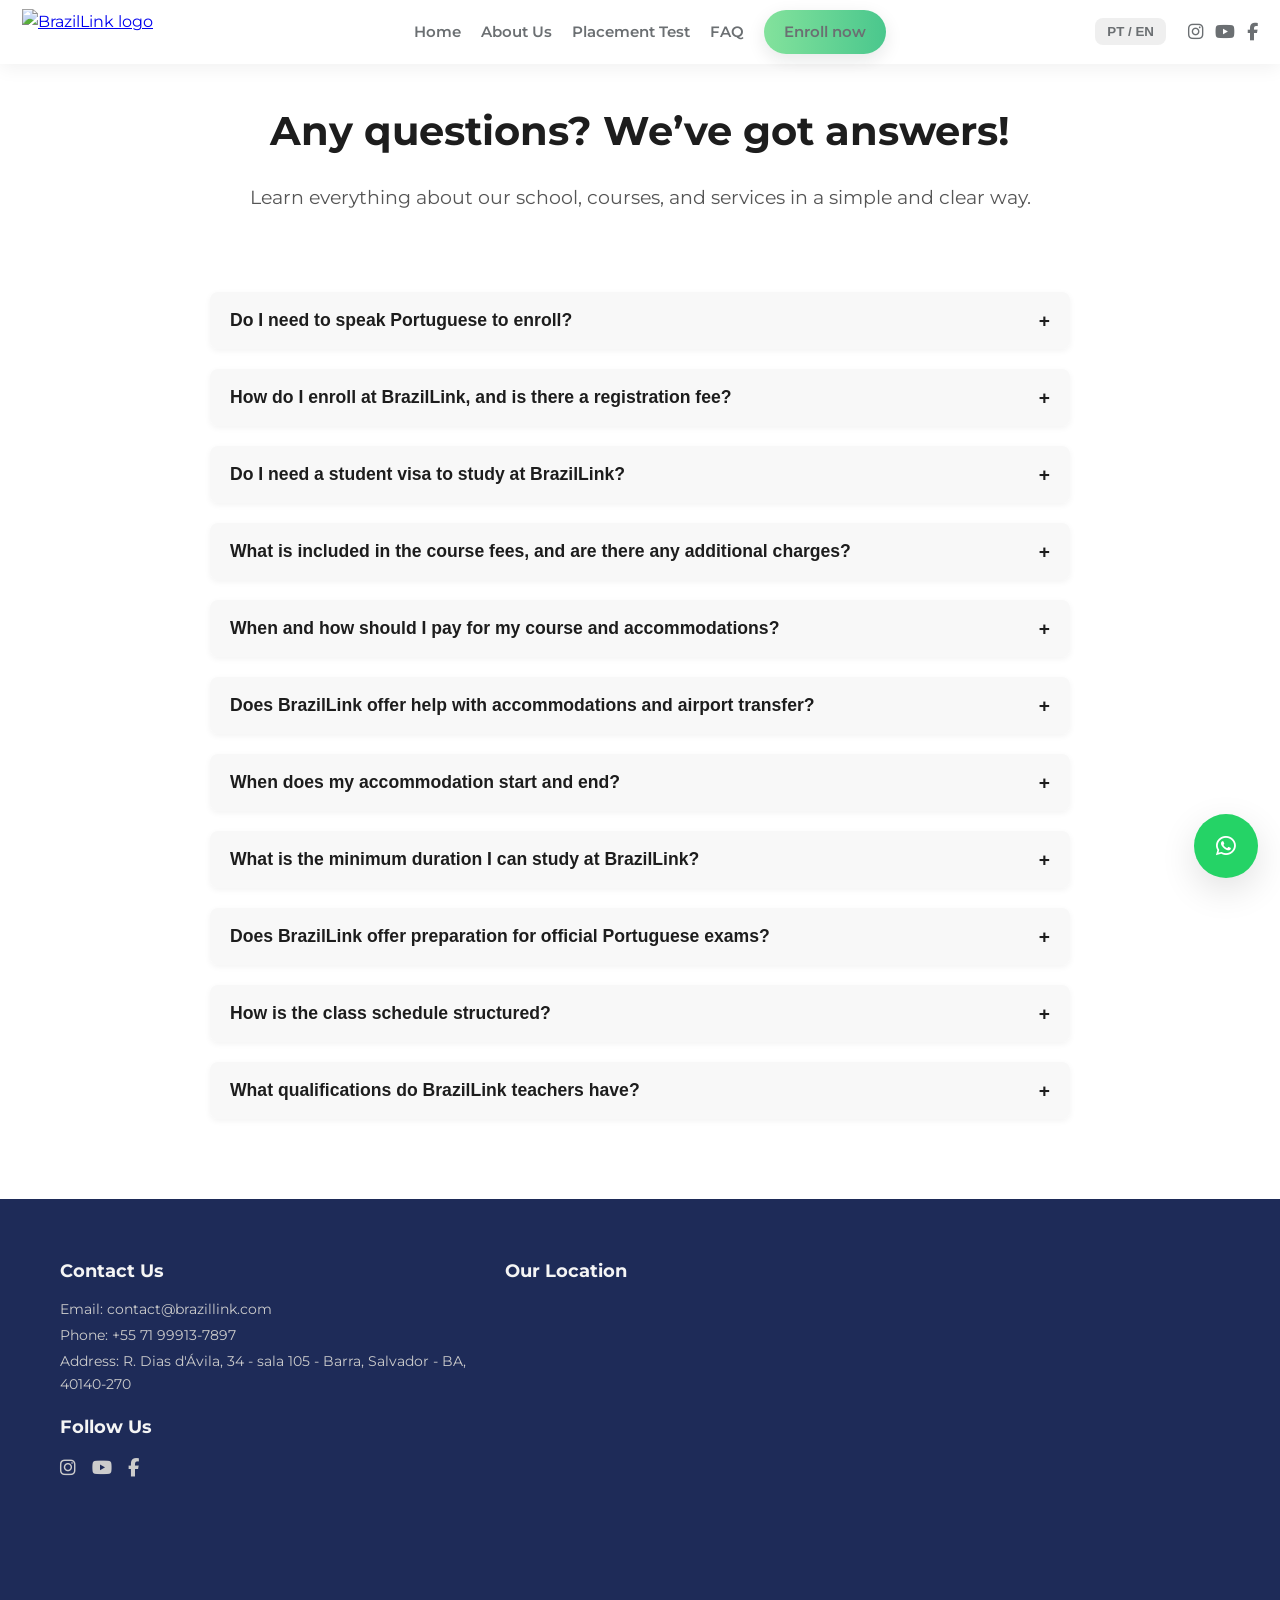
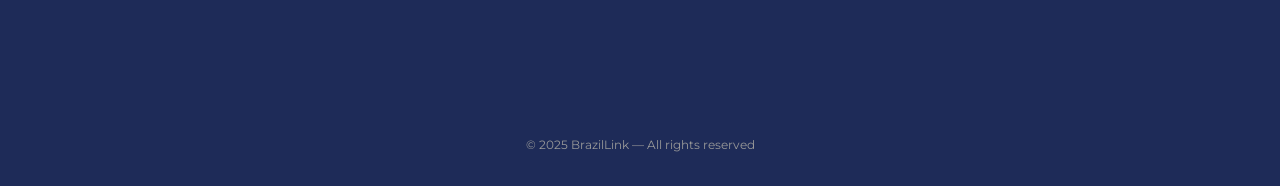
==== faq.html @ d48c0994 "Add files via upload" ====
<!DOCTYPE html>
<html lang="en">
<head>
  <meta charset="utf-8" />
  <meta name="viewport" content="width=device-width,initial-scale=1" />
  <title>BrazilLink — FAQ</title>

  <!-- SEO / Open Graph -->
  <meta name="description" content="Find answers about BrazilLink Portuguese courses, prices, accommodation in Salvador, Bahia, Brazil, visas, travel and more.">
  <meta property="og:title" content="BrazilLink - Frequently Asked Questions">
  <meta property="og:description" content="Find answers about BrazilLink Portuguese courses, accommodation, visas, payments and more.">
  <meta property="og:image" content="images/fortebarra.jpg">
  <meta property="og:type" content="website">

  <link href="https://fonts.googleapis.com/css2?family=Montserrat:wght@400;600;700;800&display=swap" rel="stylesheet">
  <link rel="stylesheet" href="https://cdnjs.cloudflare.com/ajax/libs/font-awesome/6.5.0/css/all.min.css">
  <link rel="stylesheet" href="style.css">
  <link rel="stylesheet" href="faq.css">
</head>
<body>

<!-- Header -->
<header>
  <nav class="header-nav">
    <div class="logo">
      <a href="index.html"><img src="images/logo.png" alt="BrazilLink logo" height="46"></a>
    </div>

    <ul class="menu">
      <li><a href="index.html#home" data-key="nav_home">Home</a></li>
      <li><a href="index.html#features" data-key="nav_about">About Us</a></li>
      <li><a href="test.html" data-key="nav_test">Placement Test</a></li>
      <li><a href="faq.html" class="active" data-key="nav_faq">FAQ</a></li>
      <li><a href="#" 
        class="btn-menu-cta"
        data-key="nav_signup"
        data-tally-open="44LyGb"
        data-tally-layout="modal"
        data-tally-width="600">
        Enroll Now
    </a></li>
    </ul>

    <div class="nav-cta">
      <button class="btn-lang" id="lang-toggle">PT / EN</button>
      <a href="https://www.instagram.com/brazillink?igsh=MXRweDVsaHBhaWwxYg==" class="social-icon" target="_blank"><i class="fab fa-instagram"></i></a>
      <a href="https://youtube.com/@linktobrazilportuguesecourse?si=JeihY5aKbu8y0u6E" class="social-icon" target="_blank"><i class="fab fa-youtube"></i></a>
      <a href="https://www.facebook.com/brazillink/" class="social-icon" target="_blank"><i class="fab fa-facebook-f"></i></a>
    </div>
  </nav>
</header>

<!-- Header image -->
<section class="faq-banner">
  <img src="images/fortebarra.jpg" alt="Forte da Barra, Salvador" class="faq-banner-img">
</section>

<!-- Title & subtitle -->
<section class="faq-title-section">
  <h1 data-key="faq_title">Any questions? We’ve got answers!</h1>
  <p class="lead" data-key="faq_subtitle">Learn everything about our school, courses, and services in a simple and clear way.</p>
</section>

<!-- FAQ content -->
<main class="faq-main container">
  <section class="faq-inner">
    <div class="faq-list">

      <div class="faq-item">
        <button class="faq-question" data-key="faq_q1">Do I need to speak Portuguese to enroll?</button>
        <div class="faq-answer" data-key="faq_a1">
          No, you don’t. Our teachers also speak English and Spanish, so you’ll be supported from day one — even if you’re just starting to learn Portuguese.
        </div>
      </div>

      <div class="faq-item">
        <button class="faq-question" data-key="faq_q2">How do I enroll at BrazilLink, and is there a registration fee?</button>
        <div class="faq-answer" data-key="faq_a2">
          You can register <a href="signup.html">here</a> — the process is quick and simple. We do not charge a registration fee.
        </div>
      </div>

      <div class="faq-item">
        <button class="faq-question" data-key="faq_q3">Do I need a student visa to study at BrazilLink?</button>
        <div class="faq-answer" data-key="faq_a3">
          Most nationalities are allowed to study in Brazil for up to 90 days on a tourist visa. In some cases, this stay can be extended for an additional 90 days.
        </div>
      </div>

      <div class="faq-item">
        <button class="faq-question" data-key="faq_q4">What is included in the course fees, and are there any additional charges?</button>
        <div class="faq-answer" data-key="faq_a4">
          Course fees cover your Portuguese classes, learning materials, and academic support. Accommodation fees are separate, and optional services like sightseeing tours, airport transfers, or private tutoring are available for an extra charge.
        </div>
      </div>

      <div class="faq-item">
        <button class="faq-question" data-key="faq_q5">When and how should I pay for my course and accommodations?</button>
        <div class="faq-answer" data-key="faq_a5">
          Payments can be made by cash, bank transfer, or credit card. Optional services are billed separately based on usage.
        </div>
      </div>

      <div class="faq-item">
        <button class="faq-question" data-key="faq_q6">Does BrazilLink offer help with accommodations and airport transfer?</button>
        <div class="faq-answer" data-key="faq_a6">
          Yes! We can assist you in finding accommodation that fits your preferences and budget. Airport transfer is also available upon request, for an additional fee.
        </div>
      </div>

      <div class="faq-item">
        <button class="faq-question" data-key="faq_q7">When does my accommodation start and end?</button>
        <div class="faq-answer" data-key="faq_a7">
          Accommodation typically begins the day before your course starts and ends the day after your final class. If you need to arrive earlier or stay longer, let us know in advance so we can help you make arrangements.
        </div>
      </div>

      <div class="faq-item">
        <button class="faq-question" data-key="faq_q8">What is the minimum duration I can study at BrazilLink?</button>
        <div class="faq-answer" data-key="faq_a8">
          For group classes, the minimum enrollment is one week. If you choose private lessons, there’s no minimum — you can book as many sessions as you like, based on your schedule and goals.
        </div>
      </div>

      <div class="faq-item">
        <button class="faq-question" data-key="faq_q9">Does BrazilLink offer preparation for official Portuguese exams?</button>
        <div class="faq-answer" data-key="faq_a9">
          Yes, we offer exam preparation courses for students planning to take official Portuguese language exams. Let us know your goals, and we’ll help you choose the right program.
        </div>
      </div>

      <div class="faq-item">
        <button class="faq-question" data-key="faq_q10">How is the class schedule structured?</button>
        <div class="faq-answer" data-key="faq_a10">
          Classes are typically held in the morning or afternoon, depending on your course and level. You’ll receive your schedule before your first day of class.
        </div>
      </div>

      <div class="faq-item">
        <button class="faq-question" data-key="faq_q11">What qualifications do BrazilLink teachers have?</button>
        <div class="faq-answer" data-key="faq_a11">
          All of our teachers are native Portuguese speakers with extensive experience teaching Portuguese as a second language. They’re passionate, approachable, and skilled at creating a dynamic and supportive learning environment.
        </div>
      </div>

    </div>
  </section>
</main>

<!-- Footer -->
<footer class="site-footer">
  <div class="container footer-main">
    <div class="footer-left">
      <div class="footer-info">
        <h3 data-key="footer_contact_title">Contact Us</h3>
        <p data-key="footer_email">Email: contact@brazillink.com</p>
        <p data-key="footer_phone">Phone: +55 71 99913-7897</p>
        <p data-key="footer_address">Address: R. Dias d'Ávila, 34 - sala 105 - Barra, Salvador - BA, 40140-270</p>
      </div>

      <div class="footer-socials">
        <h3 data-key="footer_follow_title">Follow Us</h3>
        <a href="https://www.instagram.com/brazillink?igsh=MXRweDVsaHBhaWwxYg==" target="_blank"><i class="fab fa-instagram"></i></a>
        <a href="https://youtube.com/@linktobrazilportuguesecourse?si=JeihY5aKbu8y0u6E" target="_blank"><i class="fab fa-youtube"></i></a>
        <a href="https://www.facebook.com/brazillink/" target="_blank"><i class="fab fa-facebook-f"></i></a>
      </div>
    </div>

    <div class="footer-right">
      <h3 data-key="footer_location_title">Our Location</h3>
      <iframe 
        src="https://www.google.com/maps/embed?pb=!1m18!1m12!1m3!1d3656.123456!2d-46.654321!3d-23.567890!2m3!1f0!2f0!3f0!3m2!1i1024!2i768!4f13.1!3m3!1m2!1s0x0%3A0xf9d71a995bfbf038!2sBrazilLink+-+Portuguese+Language+School!5e0!3m2!1sen!2sbr!4v1700000000000"
        width="100%" height="400" style="border:0;" allowfullscreen="" loading="lazy" referrerpolicy="no-referrer-when-downgrade">
      </iframe>
    </div>
  </div>

  <div class="footer-bottom">
    <p data-key="footer_copyright">&copy; 2025 BrazilLink — All rights reserved</p>
  </div>
</footer>

<!-- WhatsApp floating -->
<a href="https://wa.me/5571999137897" target="_blank" class="whatsapp-btn" aria-label="WhatsApp">
  <i class="fab fa-whatsapp"></i>
</a>

<!-- JS: FAQ accordion + translation -->
<script>
  // FAQ accordion
  const faqItems = document.querySelectorAll('.faq-item');
  faqItems.forEach(item => {
    const btn = item.querySelector('.faq-question');
    const ans = item.querySelector('.faq-answer');
    ans.style.display = 'none';

    btn.addEventListener('click', () => {
      const isOpen = ans.style.display === 'block';
      faqItems.forEach(i => i.querySelector('.faq-answer').style.display = 'none');
      faqItems.forEach(i => i.querySelector('.faq-question').classList.remove('open'));
      if(!isOpen){
        ans.style.display = 'block';
        btn.classList.add('open');
      }
    });
  });

  // Translations
  const translations = {
    en: {
      nav_home:"Home",
      nav_about:"About Us",
      nav_test:"Placement Test",
      nav_faq:"FAQ",
      nav_signup:"Enroll now",

      faq_title:"Any questions? We’ve got answers!",
      faq_subtitle:"Learn everything about our school, courses, and services in a simple and clear way.",
      faq_q1:"Do I need to speak Portuguese to enroll?",
      faq_a1:"No, you don’t. Our teachers also speak English and Spanish, so you’ll be supported from day one — even if you’re just starting to learn Portuguese.",
      faq_q2:"How do I enroll at BrazilLink, and is there a registration fee?",
      faq_a2:"You can register <a href='signup.html'>here</a> — the process is quick and simple. We do not charge a registration fee.",
      faq_q3:"Do I need a student visa to study at BrazilLink?",
      faq_a3:"Most nationalities are allowed to study in Brazil for up to 90 days on a tourist visa. In some cases, this stay can be extended for an additional 90 days.",
      faq_q4:"What is included in the course fees, and are there any additional charges?",
      faq_a4:"Course fees cover your Portuguese classes, learning materials, and academic support. Accommodation fees are separate, and optional services like sightseeing tours, airport transfers, or private tutoring are available for an extra charge.",
      faq_q5:"When and how should I pay for my course and accommodations?",
      faq_a5:"Payments can be made by cash, bank transfer, or credit card. Optional services are billed separately based on usage.",
      faq_q6:"Does BrazilLink offer help with accommodations and airport transfer?",
      faq_a6:"Yes! We can assist you in finding accommodation that fits your preferences and budget. Airport transfer is also available upon request, for an additional fee.",
      faq_q7:"When does my accommodation start and end?",
      faq_a7:"Accommodation typically begins the day before your course starts and ends the day after your final class. If you need to arrive earlier or stay longer, let us know in advance so we can help you make arrangements.",
      faq_q8:"What is the minimum duration I can study at BrazilLink?",
      faq_a8:"For group classes, the minimum enrollment is one week. If you choose private lessons, there’s no minimum — you can book as many sessions as you like, based on your schedule and goals.",
      faq_q9:"Does BrazilLink offer preparation for official Portuguese exams?",
      faq_a9:"Yes, we offer exam preparation courses for students planning to take official Portuguese language exams. Let us know your goals, and we’ll help you choose the right program.",
      faq_q10:"How is the class schedule structured?",
      faq_a10:"Classes are typically held in the morning or afternoon, depending on your course and level. You’ll receive your schedule before your first day of class.",
      faq_q11:"What qualifications do BrazilLink teachers have?",
      faq_a11:"All of our teachers are native Portuguese speakers with extensive experience teaching Portuguese as a second language. They’re passionate, approachable, and skilled at creating a dynamic and supportive learning environment.",
      footer_contact_title:"Contact Us",
      footer_email:"Email: contact@brazillink.com",
      footer_phone:"Phone: +55 71 99913-7897",
      footer_address:"Address: R. Dias d'Ávila, 34 - sala 105 - Barra, Salvador - BA, 40140-270",
      footer_follow_title:"Follow Us",
      footer_location_title:"Our Location",
      footer_copyright:"© 2025 BrazilLink — All rights reserved"
    },
    pt: {
      nav_home:"Início",
      nav_about:"Sobre Nós",
      nav_test:"Teste de Nivelamento",
      nav_faq:"FAQ",
      nav_signup:"Matricule-se",

      faq_title:"Alguma dúvida? Temos respostas!",
      faq_subtitle:"Aprenda tudo sobre nossa escola, cursos e serviços de forma simples e clara.",
      faq_q1:"Preciso falar português para me inscrever?",
      faq_a1:"Não, você não precisa. Nossos professores também falam inglês e espanhol, então você terá suporte desde o primeiro dia — mesmo se estiver começando a aprender português.",
      faq_q2:"Como faço para me inscrever na BrazilLink e há taxa de inscrição?",
      faq_a2:"Você pode se inscrever <a href='signup.html'>aqui</a> — o processo é rápido e simples. Não cobramos taxa de inscrição.",
      faq_q3:"Preciso de visto de estudante para estudar na BrazilLink?",
      faq_a3:"A maioria das nacionalidades pode estudar no Brasil por até 90 dias com visto de turista. Em alguns casos, esse período pode ser estendido por mais 90 dias.",
      faq_q4:"O que está incluído nas taxas do curso e há cobranças adicionais?",
      faq_a4:"As taxas do curso incluem suas aulas de português, materiais de aprendizagem e suporte acadêmico. Taxas de acomodação são separadas e serviços opcionais como passeios, transfer do aeroporto ou aulas particulares estão disponíveis por uma taxa extra.",
      faq_q5:"Quando e como devo pagar pelo curso e acomodações?",
      faq_a5:"Os pagamentos podem ser feitos em dinheiro, transferência bancária ou cartão de crédito. Serviços opcionais são cobrados separadamente com base no uso.",
      faq_q6:"A BrazilLink oferece ajuda com acomodações e transfer do aeroporto?",
      faq_a6:"Sim! Podemos ajudá-lo a encontrar acomodações que se adequem às suas preferências e orçamento. O transfer do aeroporto também está disponível mediante solicitação, por uma taxa adicional.",
      faq_q7:"Quando minha acomodação começa e termina?",
      faq_a7:"A acomodação normalmente começa no dia anterior ao início do curso e termina no dia após sua última aula. Se precisar chegar antes ou ficar mais tempo, avise-nos com antecedência para que possamos ajudar.",
      faq_q8:"Qual é a duração mínima que posso estudar na BrazilLink?",
      faq_a8:"Para aulas em grupo, a matrícula mínima é de uma semana. Se você escolher aulas particulares, não há mínimo — você pode reservar quantas aulas quiser, de acordo com sua programação e objetivos.",
      faq_q9:"A BrazilLink oferece preparação para exames oficiais de português?",
      faq_a9:"Sim, oferecemos cursos preparatórios para alunos que planejam fazer exames oficiais de português. Conte-nos seus objetivos e ajudaremos você a escolher o programa certo.",
      faq_q10:"Como é estruturado o horário das aulas?",
      faq_a10:"As aulas geralmente são realizadas de manhã ou à tarde, dependendo do seu curso e nível. Você receberá seu horário antes do primeiro dia de aula.",
      faq_q11:"Quais qualificações os professores da BrazilLink possuem?",
      faq_a11:"Todos os nossos professores são falantes nativos de português com ampla experiência em ensino de português como segunda língua. Eles são apaixonados, acessíveis e habilidosos em criar um ambiente de aprendizagem dinâmico e de apoio.",
      footer_contact_title:"Fale Conosco",
      footer_email:"Email: contact@brazillink.com",
      footer_phone:"Telefone: +55 71 99913-7897",
      footer_address:"Endereço: R. Dias d'Ávila, 34 - sala 105 - Barra, Salvador - BA, 40140-270",
      footer_follow_title:"Siga-nos",
      footer_location_title:"Nossa Localização",
      footer_copyright:"© 2025 BrazilLink — Todos os direitos reservados"
    }
  };

  function translatePage(lang){
    document.querySelectorAll("[data-key]").forEach(el => {
      const key = el.getAttribute("data-key");
      if(translations[lang][key]) el.innerHTML = translations[lang][key];
    });
  }

  const langBtn = document.getElementById("lang-toggle");
  let currentLang = "en";
  langBtn.addEventListener("click", () => {
    currentLang = currentLang === "en" ? "pt" : "en";
    translatePage(currentLang);
    langBtn.innerText = currentLang === "en" ? "PT / EN" : "PT / EN";
  });

  translatePage(currentLang);
</script>

<script async src="https://tally.so/widgets/embed.js"></script>

</body>
</html>
---- style.css ----
/* ---------------------------
   Root & Base
--------------------------- */
:root{
  --bg:#f7f8fa;
  --text:#102022;
  --muted:#6b6f72;
  --accent:#2e9ddd;
  --accent-2:linear-gradient(90deg, #83e29c, #4ac78d);
  --card:#ffffff;
  --radius:14px;
}

*{box-sizing:border-box}
html, body{height:100%; margin:0; font-family:'Montserrat',sans-serif; line-height:1.45; -webkit-font-smoothing:antialiased; -moz-osx-font-smoothing:grayscale;}
body{background:var(--bg); color:var(--text);}

/* Utility container */
.container{max-width:1200px;margin:0 auto;padding:0 20px}

/* ---------------------------
   Header & Nav
--------------------------- */
.header-nav{
  position:fixed; top:0; left:0; width:100%; height:64px;
  display:flex; align-items:center; justify-content:space-between;
  padding:0 22px; background:rgba(255,255,255,0.9);
  background-color: #ffffff; box-shadow:0 4px 18px rgba(15,20,25,0.06); z-index:1200;
}
.header-nav .logo img{display:block}
.header-nav .menu{display:flex; gap:20px; list-style:none; margin-left:12px; align-items:center}
.header-nav .menu a{color:var(--muted); text-decoration:none; font-weight:600; font-size:0.95rem}
.header-nav .menu a:hover{color:var(--text)}
/* Update the header Sign up button to match the hero button style */
.menu .btn-menu-cta{
 display:inline-block; /* Ensure it behaves like a block for padding/rounding */
 background:linear-gradient(90deg, #83e29c, #4ac78d);
 padding:10px 20px; /* Adjusted padding to be similar to .btn-signup */
 border-radius:999px; /* Highly rounded/pill shape */
 color:#1f1f1f; 
 text-decoration:none; 
 font-weight:700;
 transition: transform .25s, box-shadow .25s;
 box-shadow:0 6px 18px rgba(16,32,34,0.1); /* Adding some shadow to look more prominent */
}
.menu .btn-menu-cta:hover{
 transform:translateY(-2px); 
 box-shadow:0 8px 20px rgba(16,32,34,0.15); /* Slightly stronger hover shadow */
}

.nav-cta{display:flex; align-items:center}
.nav-cta .btn-lang{padding:6px 12px; border:none; border-radius:8px; color:#6b6f72; font-weight:700; margin-right:10px; cursor:pointer}
.nav-cta .social-icon{margin-left:12px; color:var(--muted); font-size:1.1rem; text-decoration:none}
.nav-cta .social-icon:hover{color:var(--accent-2)}

/* ---------------------------
   Hero / Video Header
--------------------------- */
.video-header{
  position:relative; height:85vh; min-height:520px; display:flex; align-items:center;
  overflow:hidden; margin-top:64px;
}
.video-bg{position:absolute; inset:0; width:100%; height:100%; object-fit:cover; filter:brightness(0.6) saturate(1.05);}
.video-overlay{
  position:relative; z-index:3; left:6%; max-width:640px; color:#fff;
}
.video-overlay h1{font-size:2.6rem; margin:0 0 12px; font-weight:800; line-height:1.03}
.video-overlay .lead{color:rgba(255,255,255,0.9); margin-bottom:18px; font-weight:500}
.btn-signup{
  display:inline-block; background:linear-gradient(90deg, #83e29c, #4ac78d);
  padding:12px 26px; border-radius:999px; color:#1f1f1f; text-decoration:none; font-weight:700;
  box-shadow:0 8px 24px rgba(255,127,80,0.14)
}
.video-header::after{
  content:""; position:absolute; inset:0;
  background:linear-gradient(180deg,rgba(0,0,0,0.15),rgba(0,0,0,0.35));
  z-index:2; pointer-events:none;
}


/* ---------------------------
   Sections: Intro
--------------------------- */
.intro-journey {
  width: 100%;
  padding: 6rem 8%;
  background: #f9f9f9; /* soft neutral background to contrast hero and features */
  display: flex;
  justify-content: center;
  align-items: center;
}

.intro-container {
  max-width: 1200px;
  width: 100%;
  display: grid;
  grid-template-columns: 1fr 1fr;
  align-items: center;
  gap: 4rem;
}

.intro-left h2 {
  font-size: 3rem;
  font-weight: 700;
  line-height: 1.2;
  color: #111;
}

.intro-right p {
  font-size: 1.2rem;
  line-height: 1.7;
  color: #555;
}

/* 📱 Responsive */
@media (max-width: 900px) {
  .intro-container {
    grid-template-columns: 1fr;
    text-align: center;
  }

  .intro-left h2 {
    font-size: 2.4rem;
  }

  .intro-right p {
    font-size: 1.1rem;
    margin-top: 1.5rem;
  }
}


/* ---------------------------
   Sections: Features
--------------------------- */
.features{padding:60px 0}
.features-grid{display:grid; grid-template-columns:repeat(3,1fr); gap:20px; margin-top:16px}
.feature{
  background:var(--card); padding:22px; border-radius:12px;
  box-shadow:0 8px 30px rgba(16,32,34,0.04);
  transition: transform .28s, box-shadow .28s; opacity:0; transform:translateY(20px);
}
.feature.visible{opacity:1; transform:none}
.feature:hover{transform:translateY(-6px); box-shadow:0 18px 40px rgba(16,32,34,0.07)}
.feature-icon{
  width:56px; height:56px; border-radius:12px; display:flex; align-items:center; justify-content:center;
  margin-bottom:12px; background:linear-gradient(180deg, rgba(26,163,163,0.08), transparent);
  color:var(--accent); font-size:1.25rem;
}
.feature h3{margin:0 0 8px; font-size:1.05rem}
.feature p{color:var(--muted); font-size:0.95rem; line-height:1.5}

/* ---------------------------
   Sections: Learning Path (Replaces Flexible Dates)
--------------------------- */
.learning-path{padding:80px 20px; background:var(--card); text-align:center}
.path-subtext{max-width:700px; margin:0 auto 40px; color:var(--muted); font-size:1.1rem;}

.path-container{
 display:flex; 
 align-items:flex-start; /* align items to the top so steps with long text don't break the vertical alignment */
 justify-content:center; 
 flex-wrap:wrap; 
 gap:20px;
}
.path-step{
 width:260px; background:var(--bg); border-radius:16px; padding:30px 20px;
 box-shadow:0 6px 18px rgba(16,32,34,0.04); 
 transition: transform .3s, box-shadow .3s;
 text-align:center;
}
.path-step:hover{transform:translateY(-5px); box-shadow:0 12px 30px rgba(16,32,34,0.08)}

.path-step .icon{
 font-size:2.5rem; margin-bottom:15px;
 color:var(--accent); /* Use your accent color */
}
.path-step h3{font-size:1.25rem; font-weight:700; color:var(--text); margin:0 0 10px}
.path-step p{font-size:0.95rem; color:var(--muted); line-height:1.5}

.path-arrow{
 font-size:2.2rem; color:var(--accent); 
 display:flex; align-items:center; /* Vertically align arrow */
 padding: 0 10px; /* some spacing */
}

.path-cta{margin-top:40px;}

/* Responsive adjustments for path */
@media(max-width:900px){
.path-container{flex-direction:column; align-items:center;}
.path-step{width:80%; max-width:400px; margin-bottom:10px;}
.path-arrow{
 transform:rotate(90deg); /* Rotate arrow for vertical layout */
 margin:10px 0;
}
}

/* ---------------------------
   Beyond the Classroom / Gallery
--------------------------- */
.beyond{padding:64px 0; text-align:center}
.beyond-header{max-width:900px; margin:0 auto 22px; opacity:0; transform:translateY(18px); transition:all .6s}
.beyond-header.visible{opacity:1; transform:none}
.beyond-header h2{font-size:1.9rem; margin-bottom:8px}
.beyond-header .sub{color:var(--muted); max-width:760px; margin:0 auto}

/* photo grid */
.photo-grid{display:grid; grid-template-columns:repeat(4,1fr); gap:12px; margin-top:18px}
.photo-grid img{
  width:100%; height:220px; object-fit:cover; border-radius:10px; display:block;
  transition:transform .35s, box-shadow .35s; cursor:pointer; opacity:0; transform:translateY(18px);
}
.photo-grid img.visible{opacity:1; transform:none}
.photo-grid img:hover{transform:scale(1.03); box-shadow:0 14px 30px rgba(16,32,34,0.08)}

/* ---------------------------
   Reviews Section
--------------------------- */
.reviews-section {
  padding: 5rem 2rem;
  background: #f9fafb;
  text-align: center;
  position: relative;
}

.reviews-section h2 {
  font-size: 2.5rem;
  font-weight: 700;
  margin-bottom: 3rem;
}

/* ---------------------------
   Carousel wrapper & viewport
--------------------------- */
.carousel-wrapper {
  position: relative;
}

.carousel-viewport {
  overflow: hidden; /* hide overflowing cards */
  padding-bottom: 1rem;
}

.reviews-track {
  display: flex;           /* horizontal row */
  flex-wrap: nowrap;       /* no wrapping */
  gap: 1.5rem;            /* spacing between cards */
  transition: transform 0.3s ease;
}

/* ---------------------------
   Individual review cards
--------------------------- */
.review {
  flex: 0 0 auto;                  /* prevent shrinking */
  width: 300px;                     /* adjust as needed */
  background: white;
  border-radius: 1.5rem;
  box-shadow: 0 10px 20px rgba(0,0,0,0.08);
  padding: 2rem;
  text-align: left;
  display: flex;
  flex-direction: column;
  justify-content: space-between;
  transition: transform 0.3s ease;
}

.review:hover {
  transform: translateY(-6px);
}

.review-text {
  font-size: 1rem;
  line-height: 1.5;
  color: #333;
  margin-bottom: 1.2rem;
}

/* Reviewer info + stars */
.review-footer {
  display: flex;
  justify-content: space-between;
  align-items: center;
}

.review-name {
  font-weight: 600;
  font-size: 0.95rem;
  color: #111;
}

.review-stars {
  display: flex;
  gap: 0.2rem;
  color: #fbbc05;
  font-size: 1.2rem;
}

/* ---------------------------
   Navigation arrows
--------------------------- */
.rev-prev,
.rev-next {
  position: absolute;
  top: 50%;
  transform: translateY(-50%);
  background: white;
  color: #333;
  border: none;
  font-size: 2rem;
  padding: 0.6rem 1rem;
  border-radius: 50%;
  cursor: pointer;
  box-shadow: 0 4px 10px rgba(0,0,0,0.15);
  transition: background 0.3s ease, transform 0.2s ease;
  z-index: 10;
}

.rev-prev:hover,
.rev-next:hover {
  background: #f1f1f1;
  transform: translateY(-50%) scale(1.1);
}

.rev-prev { left: -0.05rem; }
.rev-next { right: -0.05rem; }

/* ---------------------------
   Google button card (last slide)
--------------------------- */
.review.see-all {
  display: flex;
  align-items: center;
  justify-content: center;
  background: #4285f4;
  color: white;
  font-weight: 600;
  font-size: 1.2rem;
  border-radius: 1.5rem;
}

.review.see-all a {
  display: flex;
  align-items: center;
  gap: 0.8rem;
  color: white;
  text-decoration: none;
}

.review.see-all a:hover {
  background: #3367d6;
}

.review.see-all svg {
  width: 28px;
  height: 28px;
}

/* ---------------------------
   Responsive adjustments
--------------------------- */
/* carousel: snapping + nicer touch scrolling (non-visual) */
.carousel-viewport {
  scroll-snap-type: x mandatory;
  -webkit-overflow-scrolling: touch;
  overflow-x: auto;        /* ensure the viewport is scrollable */
  scrollbar-width: none;   /* hide firefox scrollbar */
}
.carousel-viewport::-webkit-scrollbar { display: none; } /* hide webkit scrollbar */

.review {
  scroll-snap-align: start;
}
@media (max-width: 1024px) {
  .review { width: 250px; }
}

@media (max-width: 600px) {
  .review { width: 90%; margin: 0 auto; }
  .rev-prev, .rev-next { display: none; }
}


/* Rating & CTA under carousel */
.rating-cta {
  margin-top: 24px;      /* a bit more spacing */
  display: flex;
  align-items: center;
  justify-content: center;
  gap: 18px;
  flex-wrap: wrap;       /* handles smaller screens */
}

.rating {
  font-weight: 800;
  color: var(--text);
  display: flex;
  gap: 8px;
  align-items: center;
}

.btn-clean-green {
  background: linear-gradient(90deg,#83e29c,#a1fb98);
  padding: 10px 22px;
  border-radius: 999px;
  text-decoration: none;
  color: #2d2d2d;
  font-weight: 700;
  transition: transform 0.25s, box-shadow 0.25s;
}

.btn-clean-green:hover {
  transform: translateY(-2px);
  box-shadow: 0 6px 18px rgba(16,32,34,0.1);
}

/* Responsive adjustments */
@media (max-width:1000px){
  .reviews-carousel { width: 90%; }
}

@media (max-width:700px){
  .reviews-wrap { flex-direction: column; gap: 18px; }
  .rev-nav { margin: 0 auto; }
}

/* ---------------------------
   Signup Section
--------------------------- */
.signup-section {
  text-align: center;
  padding: 200px 20px;
  background: linear-gradient(to bottom right, #f7f7f7, #ffffff);
  border-top: 1px solid #eee;
}

.signup-section h2 {
  font-size: 2rem;
  margin-bottom: 10px;
  font-weight: 600;
}

.signup-section p {
  font-size: 1rem;
  color: #555;
  margin-bottom: 25px;
}

.btn-group {
  display: flex;
  justify-content: center;
  gap: 15px;
  margin-bottom: 25px;
}

/* Base button style */
.btn {
  display: inline-block;
  padding: 14px 32px;
  border-radius: 999px; /* full pill */
  font-weight: 600;
  font-family: inherit;
  text-decoration: none;
  text-align: center;
  cursor: pointer;
  transition: all 0.25s ease;
}

/* Primary button – Signup */
.btn-signup, .btn-menu-cta {
  background: linear-gradient(90deg, #83e29c, #4ac78d);
  border-radius: 999px;
  color: #1f1f1f;
  padding: 12px 26px;
  font-weight: 700;
  box-shadow: 0 8px 24px rgba(255,127,80,0.14);
  transition: transform .25s, box-shadow .25s;
  text-decoration: none;
}
.btn-signup:hover, .btn-menu-cta:hover {
  transform: translateY(-2px);
  opacity: 0.85;
  box-shadow: 0 12px 28px rgba(16,32,34,0.15);
}


/* Secondary button – Placement Test */
.btn-placement {
  background: linear-gradient(90deg, #83e29c, #4ac78d);
  color: #272727;
  padding: 14px 32px;
  border-radius: 9999px; /* pill shape */
  transition: all 0.2s ease;
}

.btn-placement:hover {
  opacity: 0.85;
  box-shadow: 0 12px 28px rgba(16,32,34,0.15);
  transform: translateY(-1px);
}





.trust-row {
  margin-top: 15px;
  font-size: 0.9rem;
  color: #666;
  display: flex;
  gap: 16px;
  justify-content: center;
  flex-wrap: wrap;
}


/* Add a hover effect for better user experience */
.signup-box .btn-cta:hover{
 transform:none; /* Remove the vertical hover movement */
 background:var(--accent); /* Fill with accent color on hover */
 color:white;
 box-shadow:0 4px 12px rgba(46, 157, 221, 0.2); /* Subtle shadow on hover */
}

/* ---------------------------
   Footer & WhatsApp
--------------------------- */
.site-footer {
  background-color: #1e2b58;
  color: #fff;
  padding: 40px 20px 20px;
  font-family: 'Montserrat', sans-serif;
}

.footer-main {
  display: flex;
  flex-wrap: wrap;
  justify-content: space-between;
  gap: 30px;
}

.footer-left {
  flex: 1 1 300px;
}

.footer-right {
  flex: 1 1 600px; /* bigger map */
}

.footer-info h3,
.footer-socials h3,
.footer-right h3 {
  margin-bottom: 12px;
  font-size: 18px;
  color: #f5f5f5;
}

.footer-info p {
  font-size: 14px;
  color: #ccc;
  margin: 4px 0;
}

.footer-map iframe {
  border-radius: 8px;
  width: 100%;
  height: 100%;
  max-height: 400px;
}

.footer-socials a {
  color: #ccc;
  font-size: 18px;
  margin-right: 12px;
}

.footer-socials a:hover {
  color: #fff;
}

.footer-bottom {
  text-align: center;
  margin-top: 30px;
  font-size: 12px;
  color: #999;
}

/* Responsive */
@media screen and (max-width: 900px) {
  .footer-main {
    flex-direction: column;
  }

  .footer-right {
    order: -1; /* map on top for mobile if you want */
    margin-bottom: 20px;
  }
}

.whatsapp-btn{
  position:fixed; right:22px; bottom:22px; width:64px; height:64px;
  border-radius:50%; background:#25D366; color:#fff; display:flex; align-items:center; justify-content:center;
  font-size:1.4rem; box-shadow:0 12px 36px rgba(0,0,0,0.12); z-index:1300; text-decoration:none
}

/* ---------------------------
   Learning Path Section
--------------------------- */
.learning-path{padding:80px 20px; background:#fff; text-align:center}
.path-container{display:flex; align-items:center; justify-content:center; flex-wrap:wrap; gap:30px}
.path-step{
  width:260px; background:#f9f9f9; border-radius:16px; padding:30px 20px;
  box-shadow:0 4px 12px rgba(0,0,0,0.06); transition: transform .3s, box-shadow .3s;
}
.path-step:hover{transform:translateY(-5px); box-shadow:0 8px 20px rgba(0,0,0,0.1)}
.path-step .icon{font-size:3rem; margin-bottom:15px}
.path-step h3{font-size:1.5rem; font-weight:700; color:#2b2b2b; margin-bottom:10px}
.path-step p{font-size:1rem; color:#555; line-height:1.5}
.path-arrow{font-size:2rem; color:#4caf50}

/* ---------------------------
   Responsive
--------------------------- */
@media(max-width:1000px){
  .features-grid{grid-template-columns:repeat(2,1fr)}
  .photo-grid{grid-template-columns:repeat(3,1fr)}
  .video-overlay h1{font-size:2.1rem}
}
@media(max-width:700px){
  .photo-grid{grid-template-columns:repeat(2,1fr)}
  .reviews-carousel{width:86%}
  .header-nav .menu{display:none}
  .video-overlay{left:6%; right:6%}
}
@media(max-width:420px){
  .photo-grid img{height:140px}
  .video-overlay h1{font-size:1.5rem}
  .btn-signup{padding:10px 18px; font-size:0.9rem}
}
---- faq.css ----
/* Font & base settings */
body {
  font-family: 'Montserrat', sans-serif;
  margin: 0;
  padding: 0;
  color: #1d1d1d;
  background-color: #fff;
  line-height: 1.6;
}

/* Header banner image */
.faq-banner {
  width: 100%;
  overflow: hidden;
}
.faq-banner-img {
  width: 100%;
  display: block;
  object-fit: cover;
  max-height: 400px;
}

/* Title & subtitle */
.faq-title-section {
  text-align: center;
  padding: 40px 20px 60px;
}
.faq-title-section h1 {
  font-weight: 700;
  font-size: 2.5rem;
  margin-bottom: 15px;
}
.faq-title-section .lead {
  font-weight: 400;
  font-size: 1.2rem;
  color: #555;
}

/* FAQ list */
.faq-list {
  max-width: 900px;
  margin: 0 auto 80px;
  padding: 0 20px;
}

/* Individual FAQ item */
.faq-item {
  margin-bottom: 20px;
  border-radius: 8px;
  overflow: hidden;
  box-shadow: 0 2px 6px rgba(0,0,0,0.05);
  transition: transform 0.2s;
}
.faq-item:hover {
  transform: translateY(-2px);
}

/* Question button */
.faq-question {
  width: 100%;
  background-color: #f8f8f8;
  border: none;
  padding: 18px 20px;
  text-align: left;
  font-size: 1.1rem;
  font-weight: 600;
  cursor: pointer;
  position: relative;
  color: #1d1d1d;
  transition: background-color 0.2s;
}
.faq-question::after {
  content: '+';
  position: absolute;
  right: 20px;
  font-size: 1.2rem;
  transition: transform 0.3s;
}
.faq-question.open::after {
  transform: rotate(45deg);
}

/* Answer */
.faq-answer {
  background-color: #fff;
  padding: 18px 20px;
  font-weight: 400;
  color: #333;
  border-top: 1px solid #eee;
  line-height: 1.5;
  transition: all 0.3s ease;
}

/* Links in FAQ */
.faq-answer a {
  color: #007bff;
  text-decoration: underline;
}

/* Responsive adjustments */
@media screen and (max-width: 768px) {
  .faq-title-section h1 {
    font-size: 2rem;
  }
  .faq-title-section .lead {
    font-size: 1rem;
  }
  .faq-answer, .faq-question {
    padding: 14px 16px;
  }
}
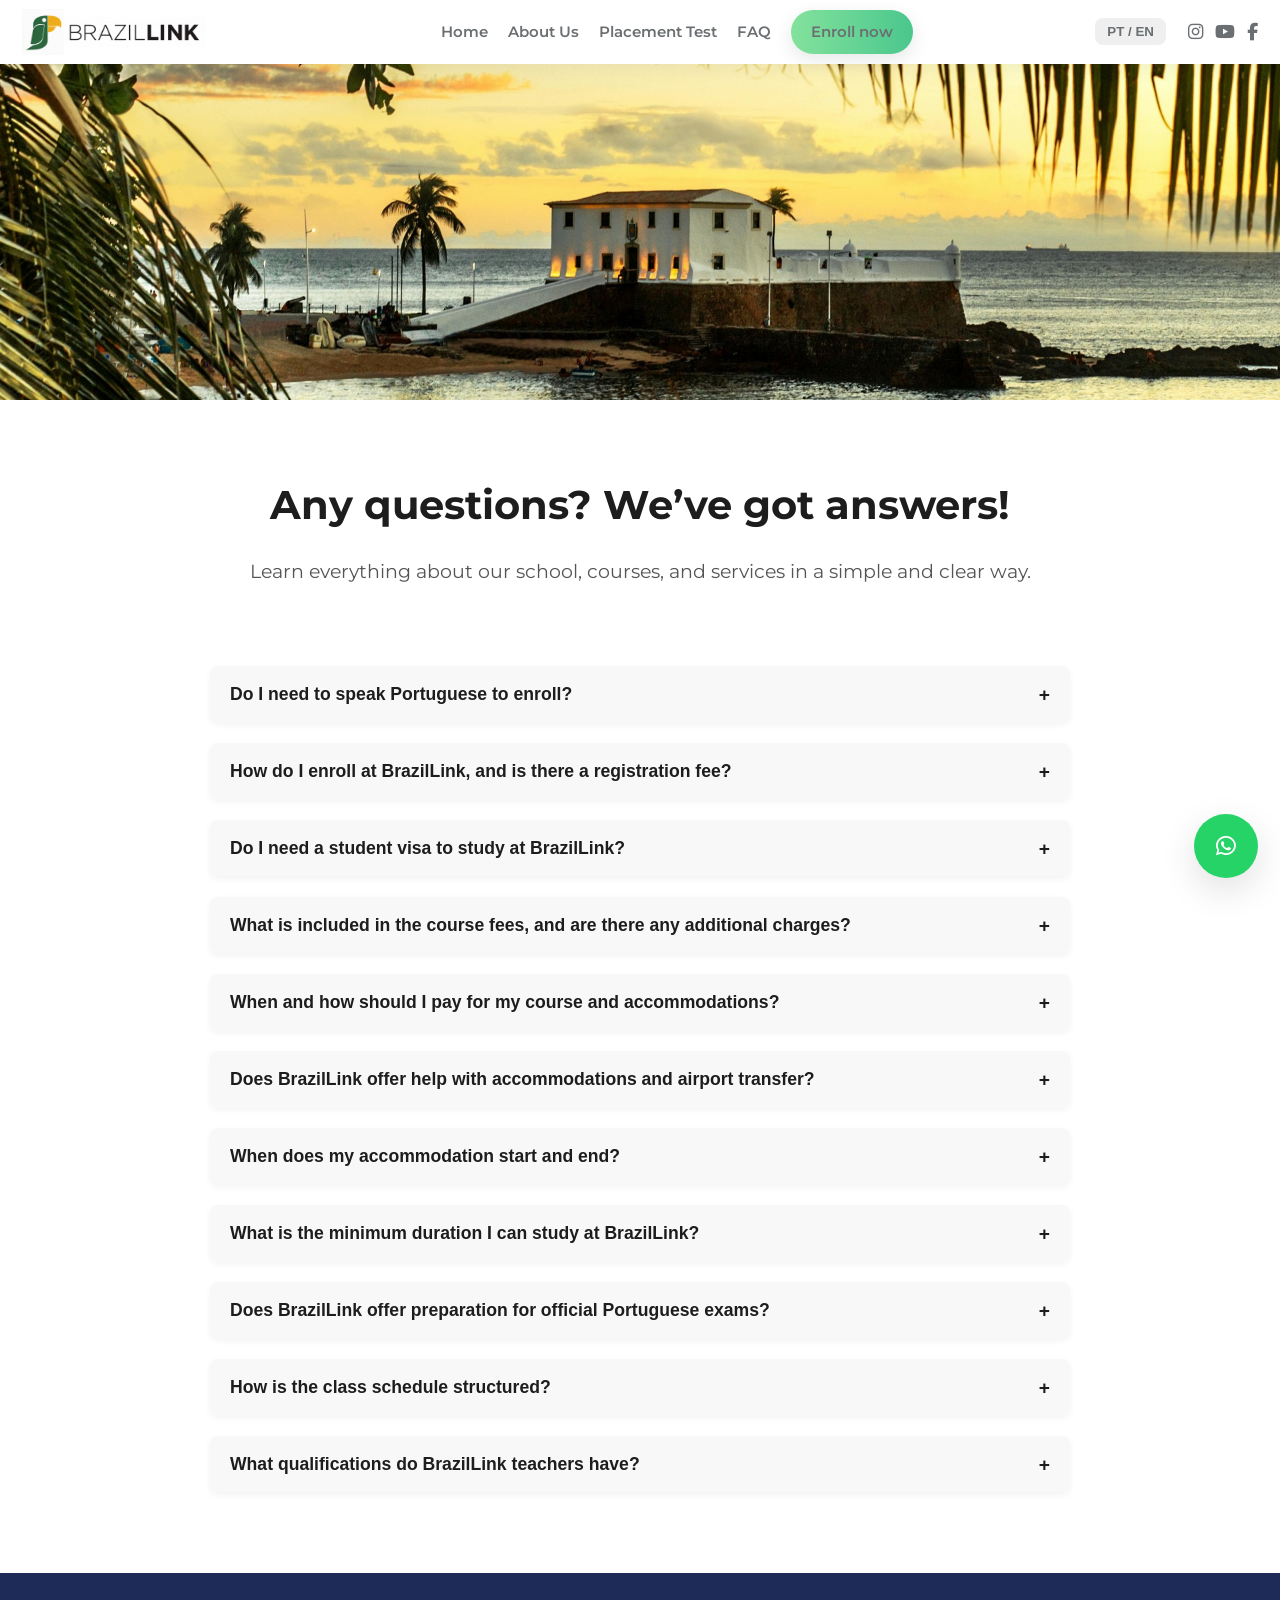
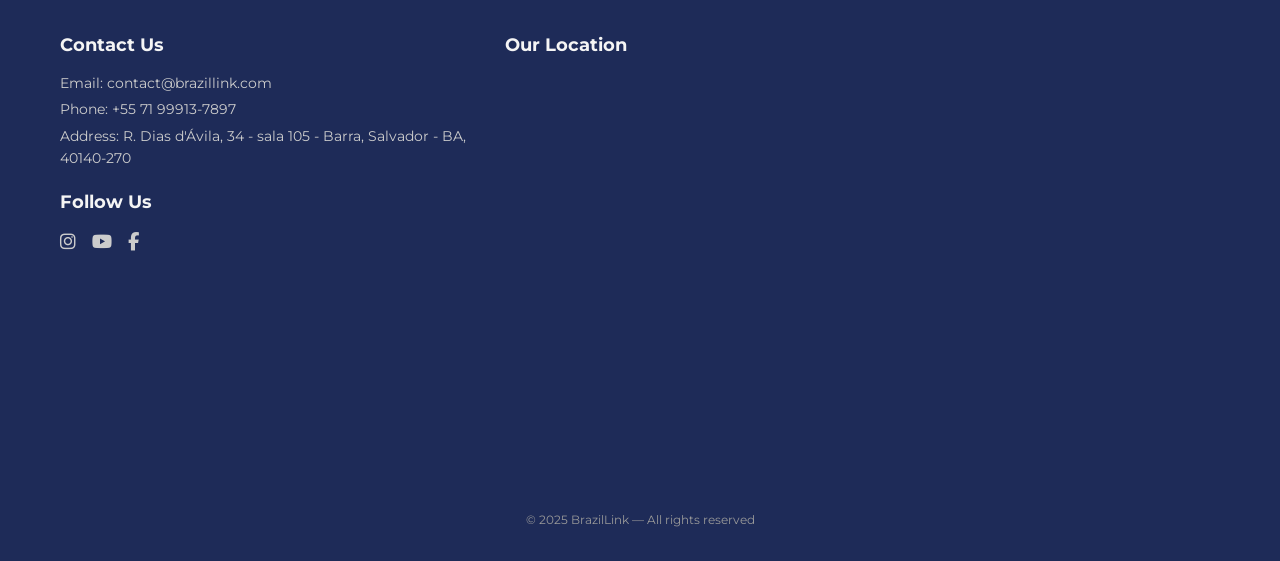
==== commit e4cea898: "Update faq.html" ====
--- a/faq.html
+++ b/faq.html
@@ -153,7 +153,7 @@
     <div class="footer-left">
       <div class="footer-info">
         <h3 data-key="footer_contact_title">Contact Us</h3>
-        <p data-key="footer_email">Email: contact@brazillink.com</p>
+        <p data-key="footer_email">Email: info@linktobrazil.com</p>
         <p data-key="footer_phone">Phone: +55 71 99913-7897</p>
         <p data-key="footer_address">Address: R. Dias d'Ávila, 34 - sala 105 - Barra, Salvador - BA, 40140-270</p>
       </div>
@@ -308,4 +308,4 @@
 <script async src="https://tally.so/widgets/embed.js"></script>
 
 </body>
-</html>+</html>
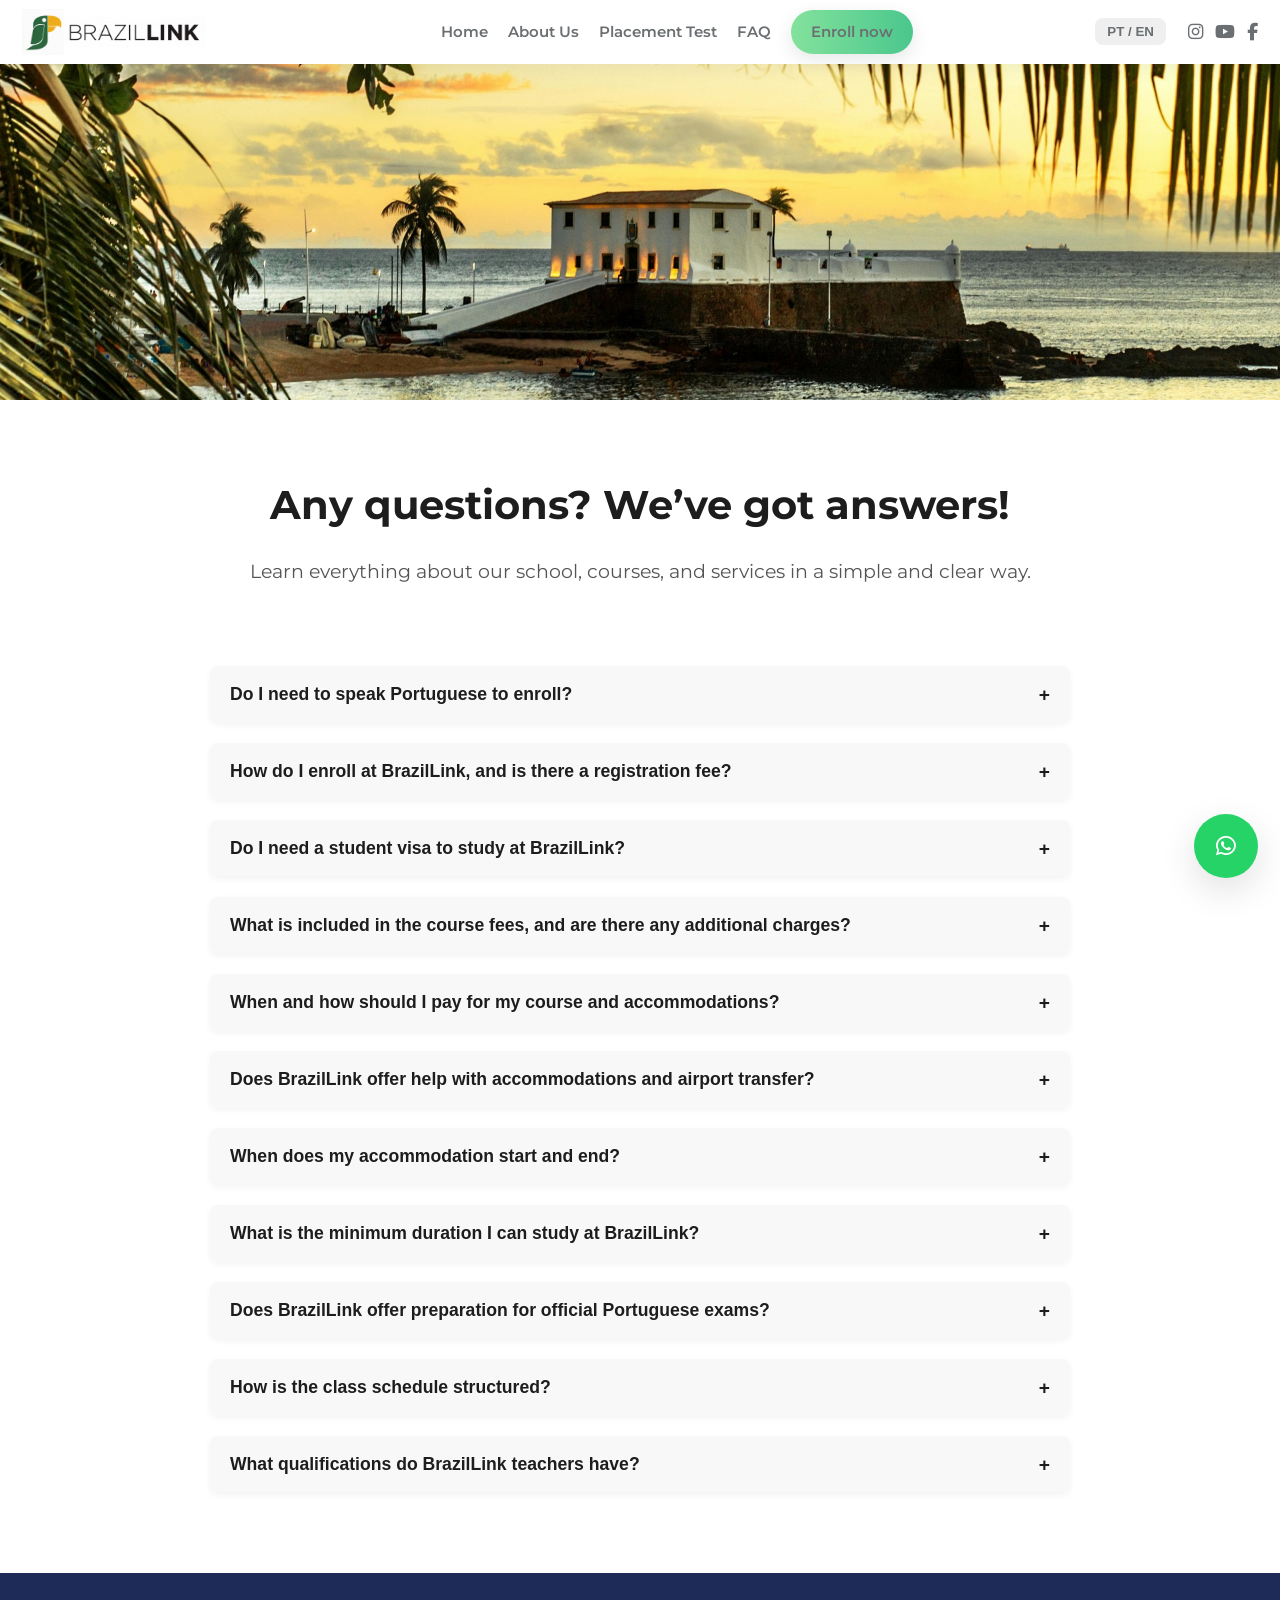
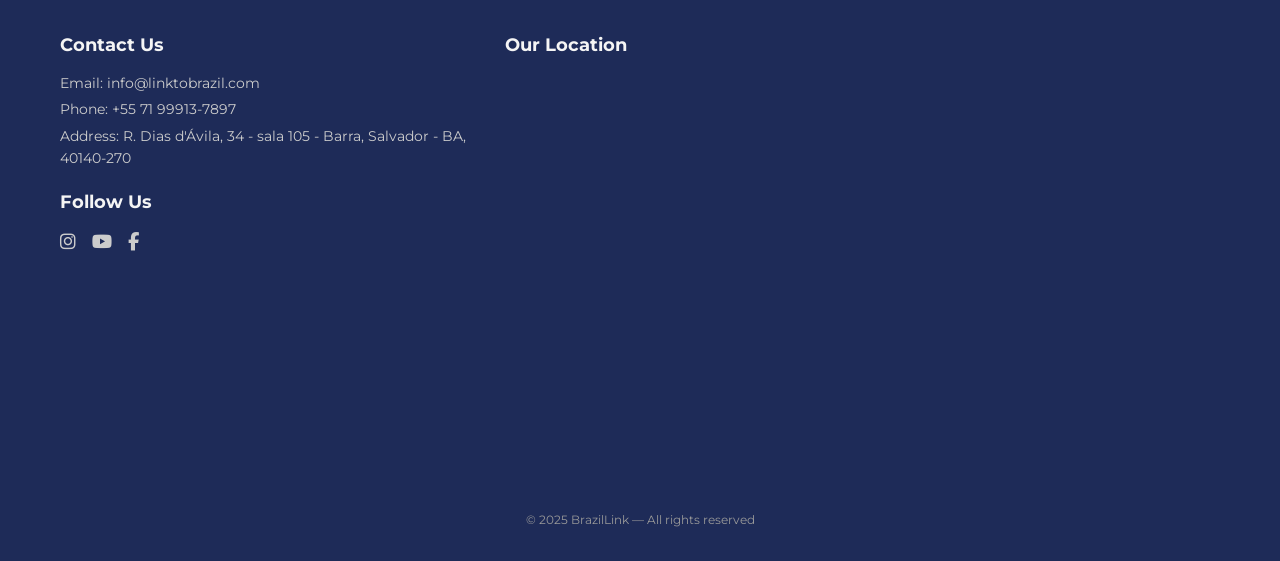
==== commit 7a205376: "Update faq.html" ====
--- a/faq.html
+++ b/faq.html
@@ -239,7 +239,7 @@
       faq_q11:"What qualifications do BrazilLink teachers have?",
       faq_a11:"All of our teachers are native Portuguese speakers with extensive experience teaching Portuguese as a second language. They’re passionate, approachable, and skilled at creating a dynamic and supportive learning environment.",
       footer_contact_title:"Contact Us",
-      footer_email:"Email: contact@brazillink.com",
+      footer_email:"Email: info@linktobrazil.com",
       footer_phone:"Phone: +55 71 99913-7897",
       footer_address:"Address: R. Dias d'Ávila, 34 - sala 105 - Barra, Salvador - BA, 40140-270",
       footer_follow_title:"Follow Us",
@@ -278,7 +278,7 @@
       faq_q11:"Quais qualificações os professores da BrazilLink possuem?",
       faq_a11:"Todos os nossos professores são falantes nativos de português com ampla experiência em ensino de português como segunda língua. Eles são apaixonados, acessíveis e habilidosos em criar um ambiente de aprendizagem dinâmico e de apoio.",
       footer_contact_title:"Fale Conosco",
-      footer_email:"Email: contact@brazillink.com",
+      footer_email:"Email:  info@linktobrazil.com",
       footer_phone:"Telefone: +55 71 99913-7897",
       footer_address:"Endereço: R. Dias d'Ávila, 34 - sala 105 - Barra, Salvador - BA, 40140-270",
       footer_follow_title:"Siga-nos",
